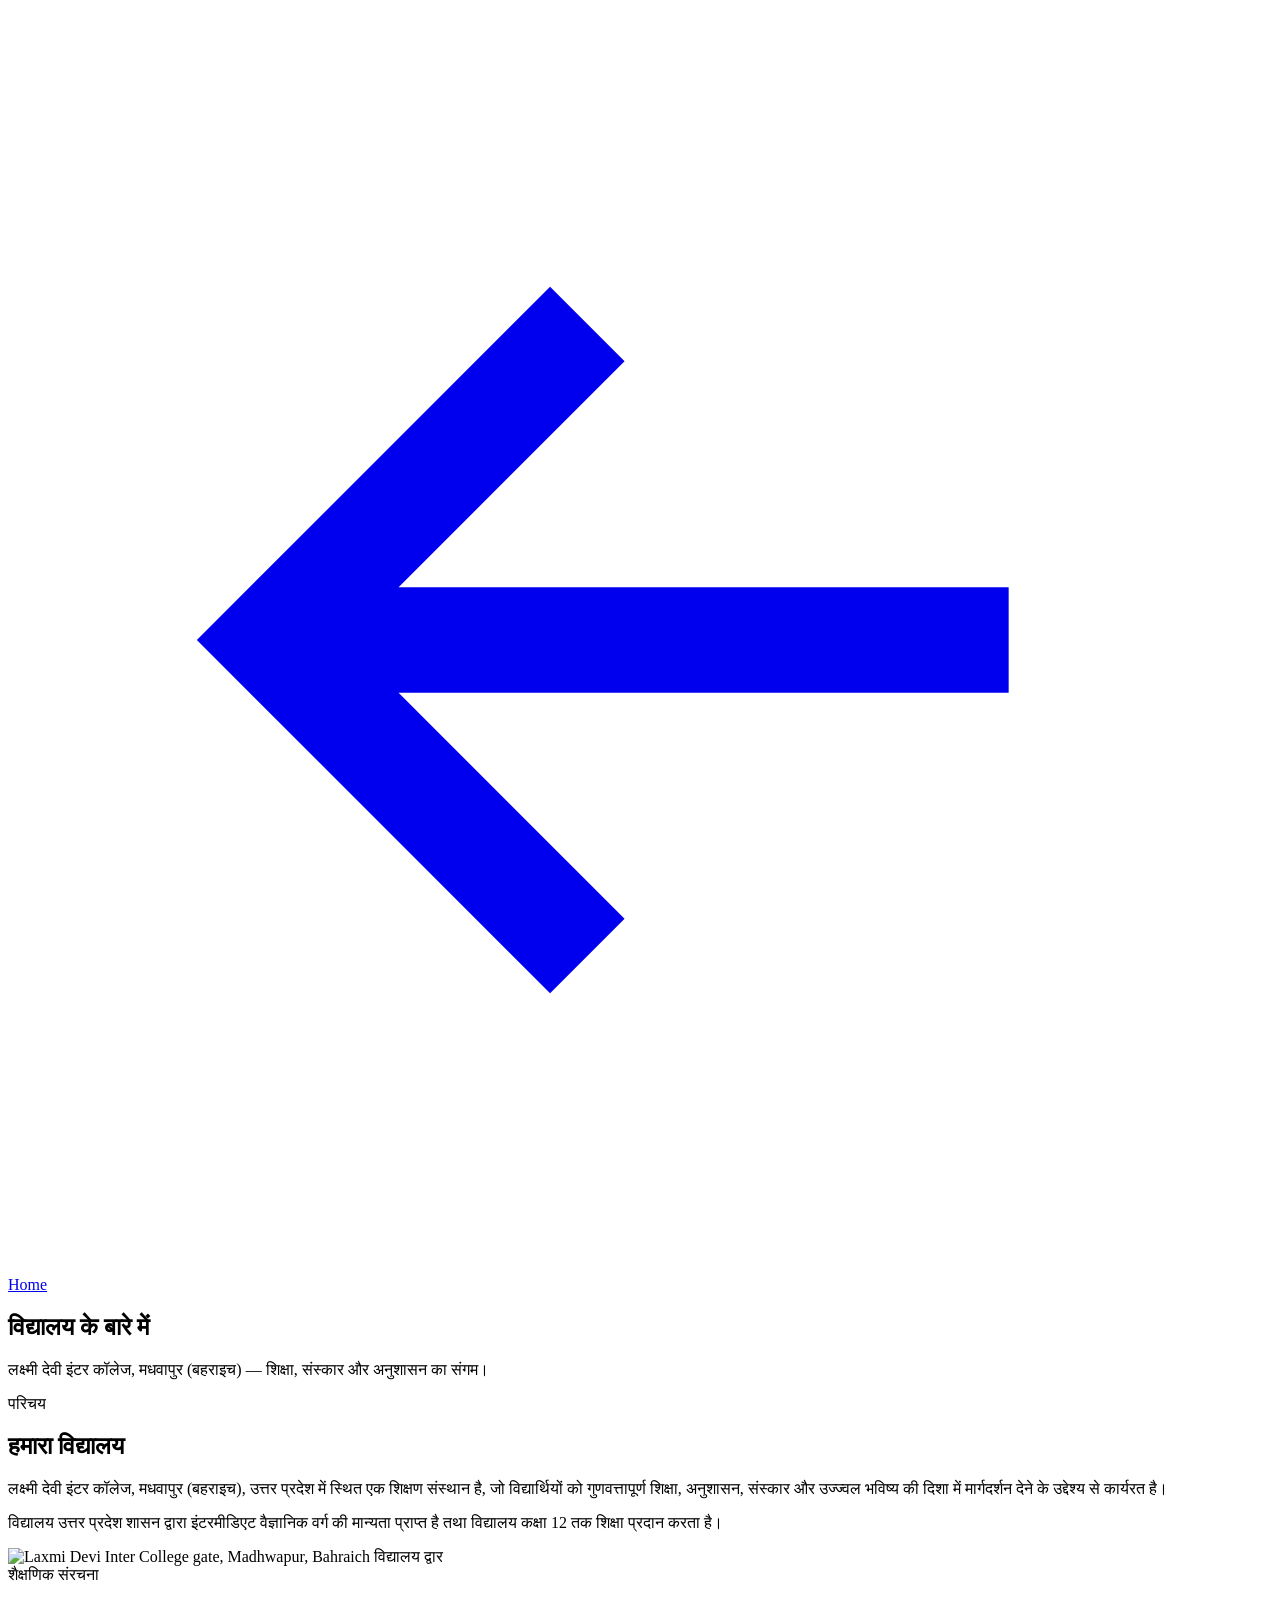
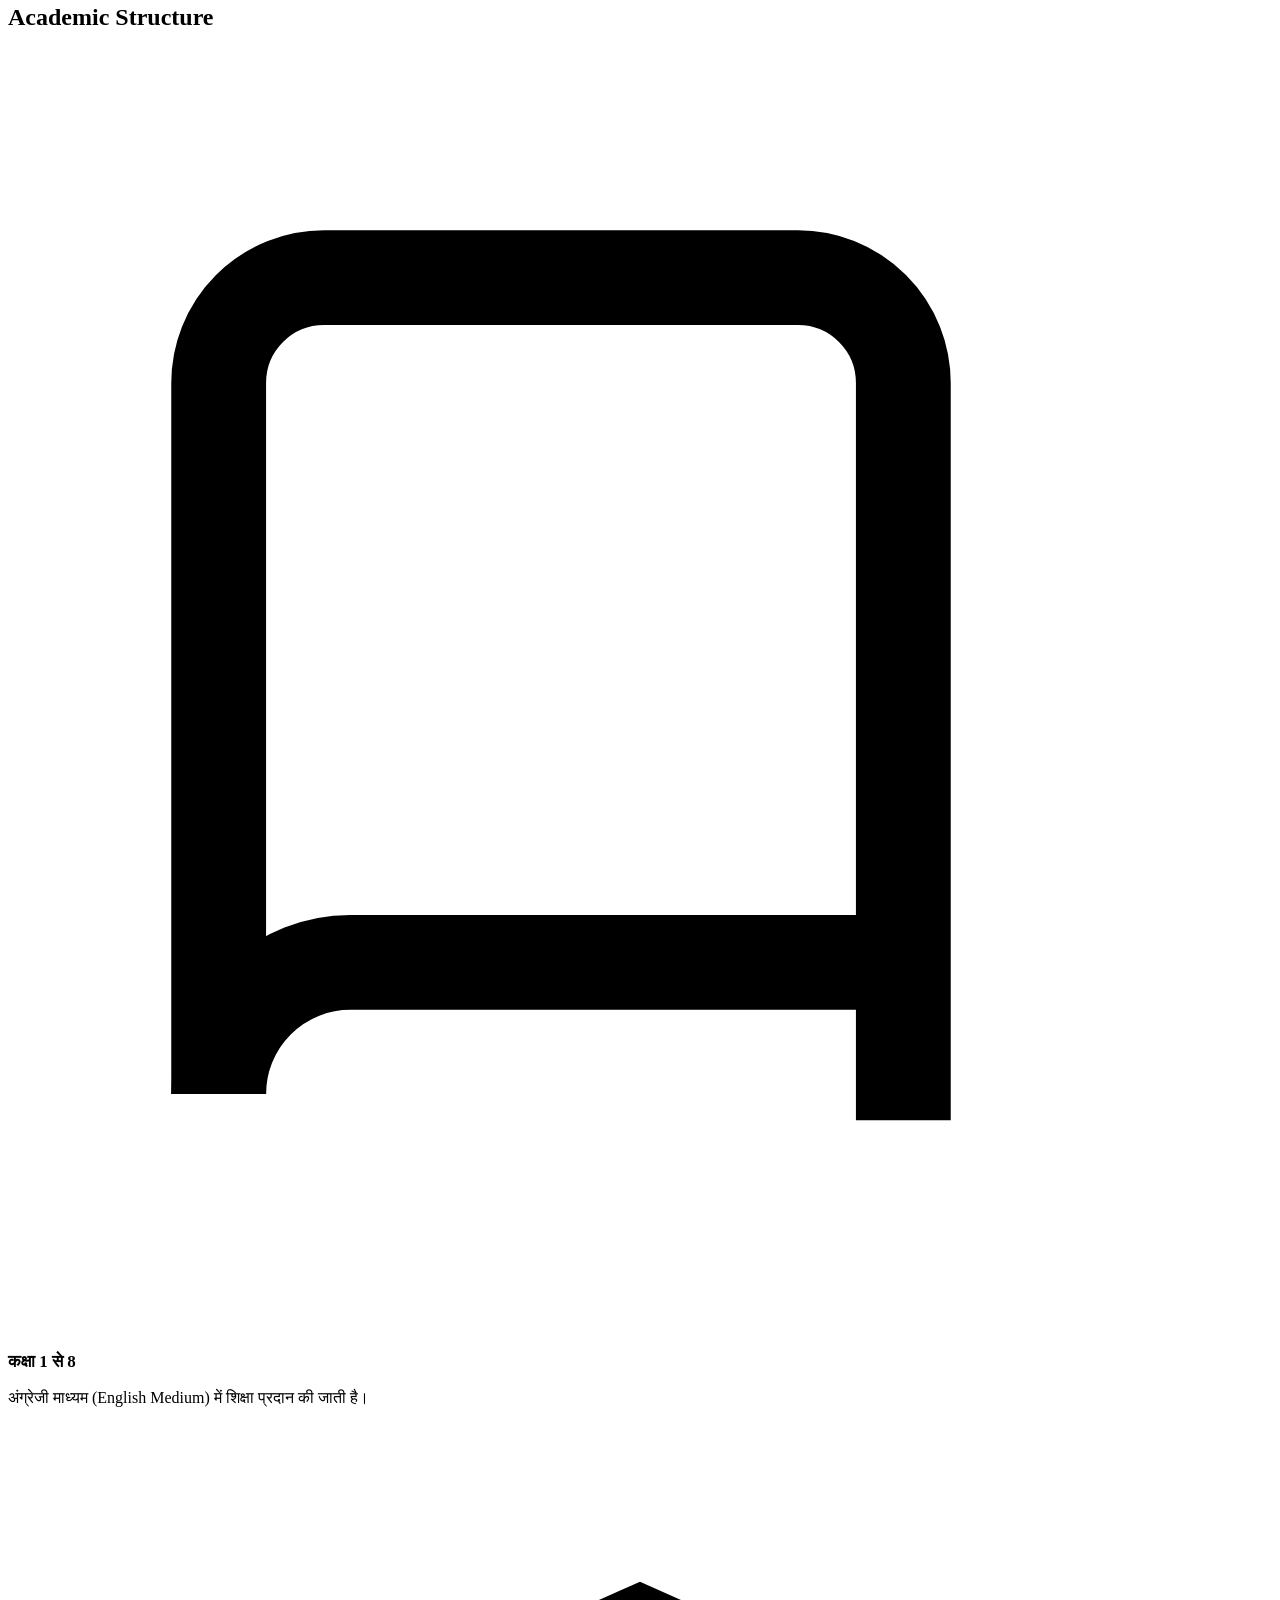
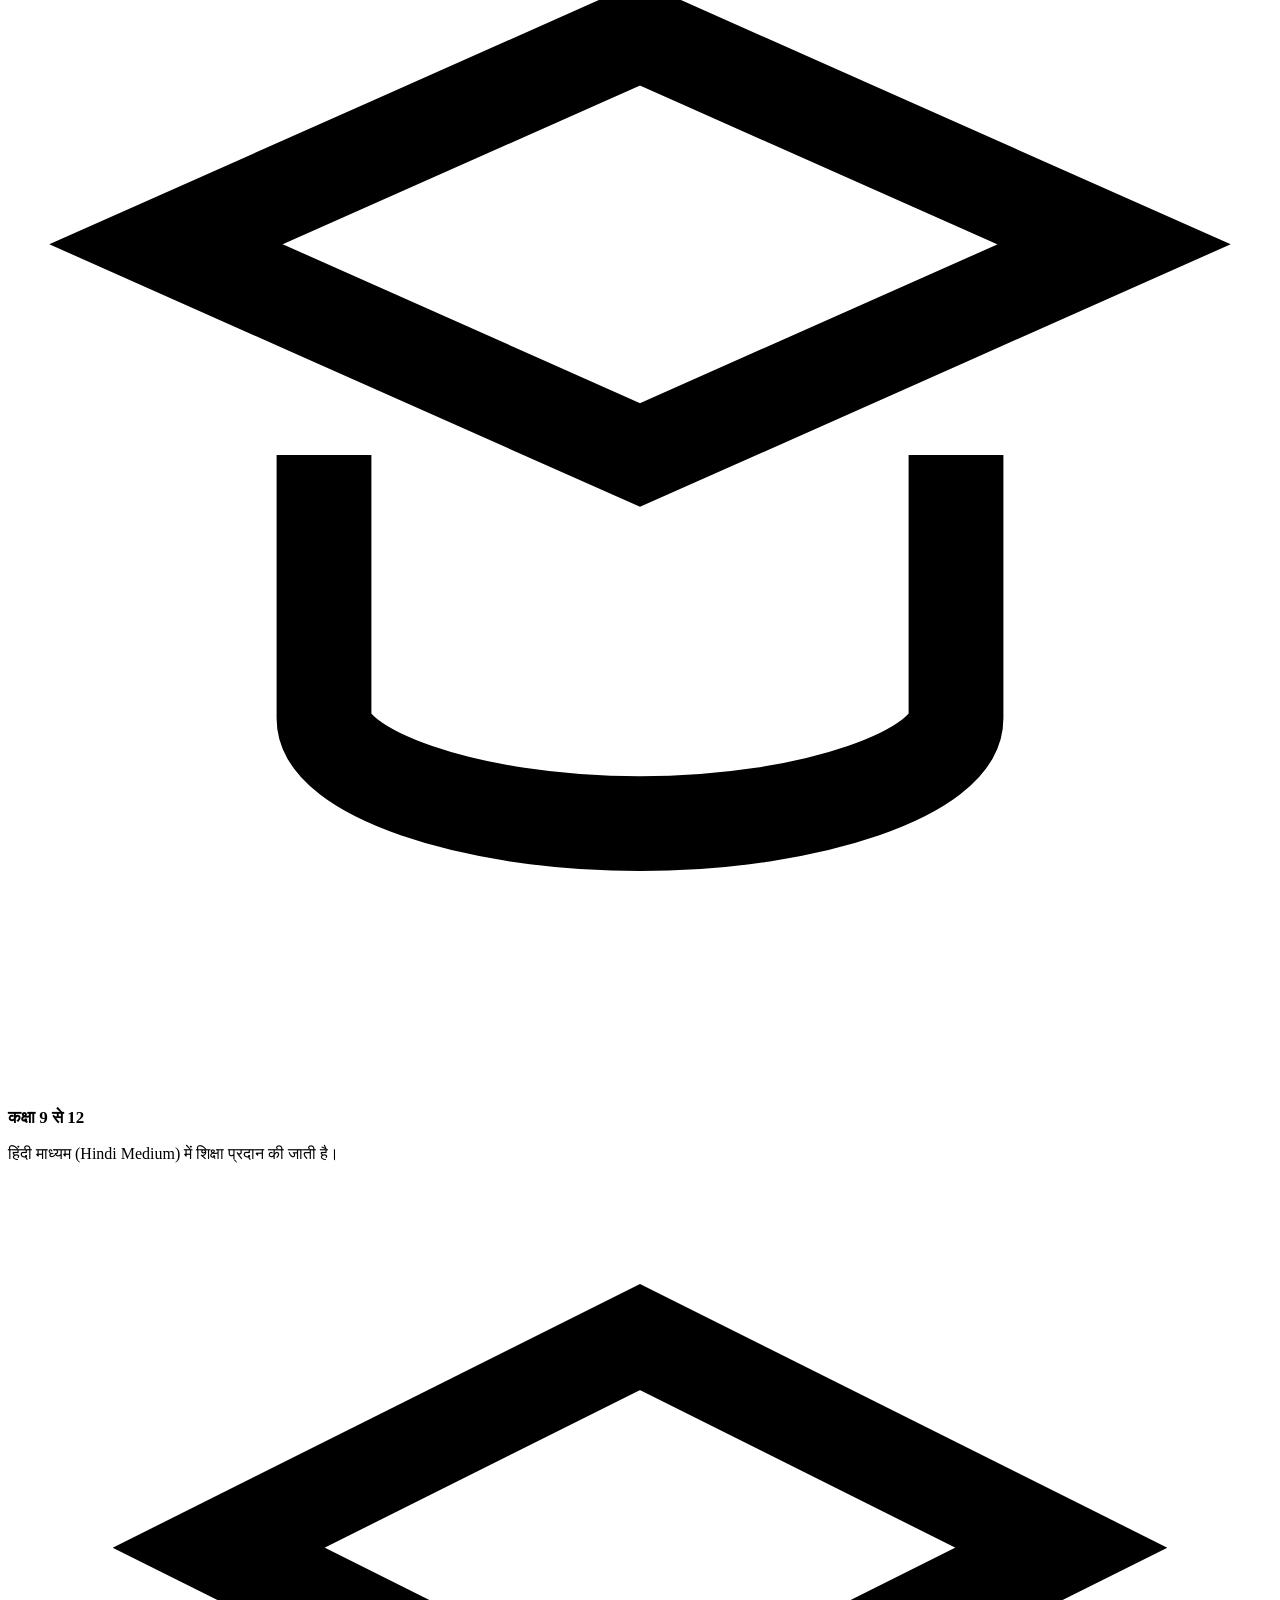
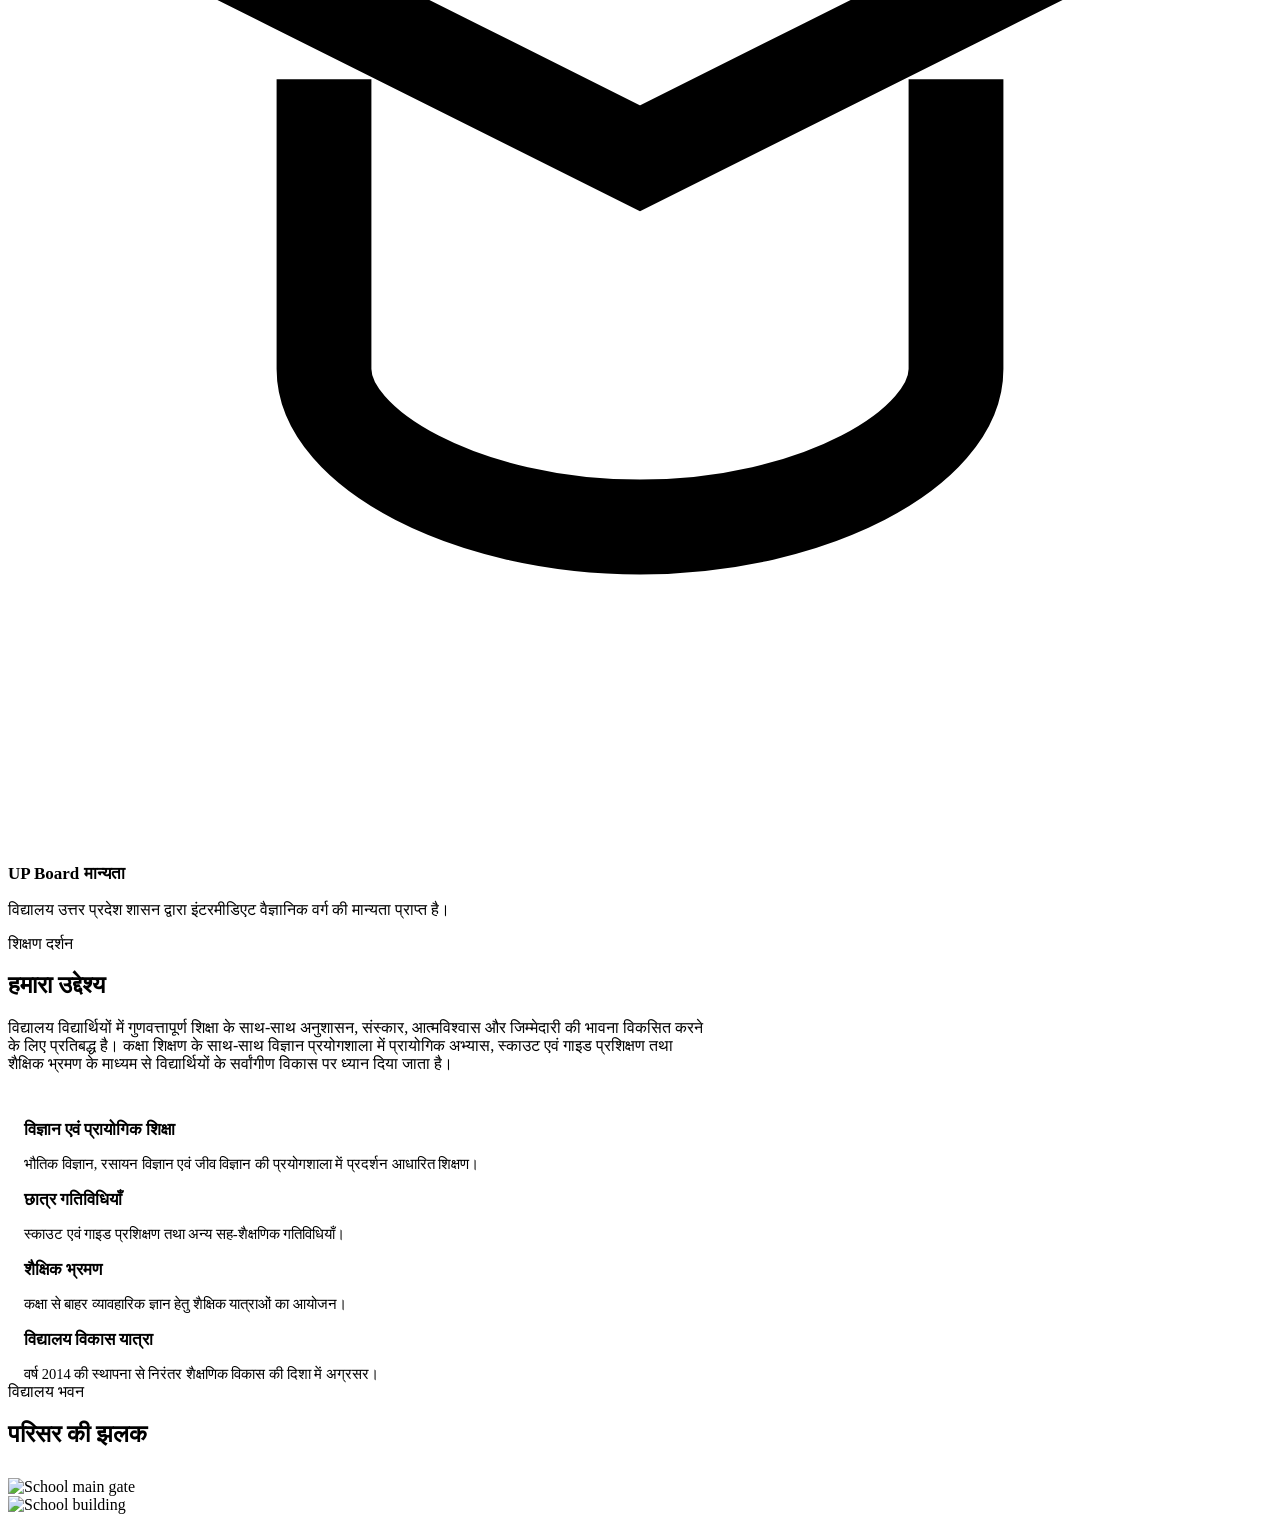
==== about.html @ b61ccd92 "Add files via upload" ====
<!DOCTYPE html>
<html lang="hi">
<head>
<meta charset="UTF-8" />
<meta name="viewport" content="width=device-width, initial-scale=1.0" />
<title>About School | लक्ष्मी देवी इंटर कॉलेज</title>
<meta name="description" content="लक्ष्मी देवी इंटर कॉलेज, मधवापुर (बहराइच) के बारे में जानकारी — शैक्षणिक स्तर, माध्यम, मान्यता एवं शिक्षण दर्शन।" />
<link rel="icon" href="assets/images/logo.png" type="image/png" />
<link rel="preconnect" href="https://fonts.googleapis.com">
<link rel="preconnect" href="https://fonts.gstatic.com" crossorigin>
<link href="https://fonts.googleapis.com/css2?family=Hind:wght@400;500;600;700&family=Poppins:wght@500;600;700&family=Inter:wght@400;500;600&display=swap" rel="stylesheet">
<link rel="stylesheet" href="assets/css/style.css" />
<link rel="stylesheet" href="assets/css/pages.css" />
</head>
<body>

<div id="app-shell-root"></div>

<main id="main" class="main-content">

  <section class="page-banner">
    <div class="container">
      <div class="crumb"><a href="index.html" class="back-link">
        <svg viewBox="0 0 24 24" fill="none" stroke="currentColor" stroke-width="2"><path d="M19 12H5M11 18l-6-6 6-6"/></svg>
        Home
      </a></div>
      <h1 class="hi-head">विद्यालय के बारे में</h1>
      <p>लक्ष्मी देवी इंटर कॉलेज, मधवापुर (बहराइच) — शिक्षा, संस्कार और अनुशासन का संगम।</p>
    </div>
  </section>

  <section class="section">
    <div class="container">
      <div class="intro-block">
        <div class="reveal">
          <span class="section-eyebrow">परिचय</span>
          <h2 class="section-title hi-head">हमारा विद्यालय</h2>
          <p style="margin-top:16px; font-size:16px;">लक्ष्मी देवी इंटर कॉलेज, मधवापुर (बहराइच), उत्तर प्रदेश में स्थित एक शिक्षण संस्थान है, जो विद्यार्थियों को गुणवत्तापूर्ण शिक्षा, अनुशासन, संस्कार और उज्ज्वल भविष्य की दिशा में मार्गदर्शन देने के उद्देश्य से कार्यरत है।</p>
          <p style="font-size:16px;">विद्यालय उत्तर प्रदेश शासन द्वारा इंटरमीडिएट वैज्ञानिक वर्ग की मान्यता प्राप्त है तथा विद्यालय कक्षा 12 तक शिक्षा प्रदान करता है।</p>
        </div>
        <div class="intro-photo reveal">
          <img src="assets/images/school-gate.jpg" alt="Laxmi Devi Inter College gate, Madhwapur, Bahraich" loading="lazy" />
          <span class="intro-photo-badge">विद्यालय द्वार</span>
        </div>
      </div>
    </div>
  </section>

  <section class="section alt">
    <div class="container">
      <div class="reveal" style="max-width:680px; margin-bottom:36px;">
        <span class="section-eyebrow">शैक्षणिक संरचना</span>
        <h2 class="section-title hi-head">Academic Structure</h2>
      </div>
      <div class="grid grid-3">
        <div class="card reveal">
          <div class="icon-badge">
            <svg viewBox="0 0 24 24" fill="none" stroke="currentColor" stroke-width="1.8"><path d="M4 19.5V6a2 2 0 0 1 2-2h9a2 2 0 0 1 2 2v14"/><path d="M4 19.5A2.5 2.5 0 0 1 6.5 17H17"/></svg>
          </div>
          <h3 class="hi-head" style="font-size:17px;">कक्षा 1 से 8</h3>
          <p>अंग्रेजी माध्यम (English Medium) में शिक्षा प्रदान की जाती है।</p>
        </div>
        <div class="card reveal">
          <div class="icon-badge">
            <svg viewBox="0 0 24 24" fill="none" stroke="currentColor" stroke-width="1.8"><path d="M12 4 3 8l9 4 9-4-9-4Z"/><path d="M6 12v5c0 1 2.7 2 6 2s6-1 6-2v-5"/></svg>
          </div>
          <h3 class="hi-head" style="font-size:17px;">कक्षा 9 से 12</h3>
          <p>हिंदी माध्यम (Hindi Medium) में शिक्षा प्रदान की जाती है।</p>
        </div>
        <div class="card reveal">
          <div class="icon-badge">
            <svg viewBox="0 0 24 24" fill="none" stroke="currentColor" stroke-width="1.8"><path d="M20 7 12 3 4 7l8 4 8-4Z"/><path d="M6 9.5V15c0 1.5 2.7 3 6 3s6-1.5 6-3V9.5"/></svg>
          </div>
          <h3 class="hi-head" style="font-size:17px;">UP Board मान्यता</h3>
          <p>विद्यालय उत्तर प्रदेश शासन द्वारा इंटरमीडिएट वैज्ञानिक वर्ग की मान्यता प्राप्त है।</p>
        </div>
      </div>
    </div>
  </section>

  <section class="section">
    <div class="container">
      <div class="reveal" style="max-width:700px; margin-bottom:20px;">
        <span class="section-eyebrow">शिक्षण दर्शन</span>
        <h2 class="section-title hi-head">हमारा उद्देश्य</h2>
        <p class="section-sub" style="margin-top:14px;">विद्यालय विद्यार्थियों में गुणवत्तापूर्ण शिक्षा के साथ-साथ अनुशासन, संस्कार, आत्मविश्वास और जिम्मेदारी की भावना विकसित करने के लिए प्रतिबद्ध है। कक्षा शिक्षण के साथ-साथ विज्ञान प्रयोगशाला में प्रायोगिक अभ्यास, स्काउट एवं गाइड प्रशिक्षण तथा शैक्षिक भ्रमण के माध्यम से विद्यार्थियों के सर्वांगीण विकास पर ध्यान दिया जाता है।</p>
      </div>
      <div class="grid grid-2" style="margin-top:30px;">
        <div class="card reveal" style="display:flex; gap:16px; align-items:flex-start;">
          <div class="icon-badge" style="margin-bottom:0; flex-shrink:0;">
            <svg viewBox="0 0 24 24" fill="none" stroke="currentColor" stroke-width="1.8"><path d="M9 3h6"/><path d="M10 3v6l-5.5 9.5A2 2 0 0 0 6.2 21h11.6a2 2 0 0 0 1.7-2.5L14 9V3"/></svg>
          </div>
          <div>
            <h3 class="hi-head" style="font-size:16.5px;">विज्ञान एवं प्रायोगिक शिक्षा</h3>
            <p style="font-size:14.5px; margin:0;">भौतिक विज्ञान, रसायन विज्ञान एवं जीव विज्ञान की प्रयोगशाला में प्रदर्शन आधारित शिक्षण।</p>
          </div>
        </div>
        <div class="card reveal" style="display:flex; gap:16px; align-items:flex-start;">
          <div class="icon-badge" style="margin-bottom:0; flex-shrink:0;">
            <svg viewBox="0 0 24 24" fill="none" stroke="currentColor" stroke-width="1.8"><circle cx="9" cy="8" r="3.2"/><path d="M2.5 20c1-3.5 3.7-5.2 6.5-5.2s5.5 1.7 6.5 5.2"/><circle cx="17.5" cy="8.5" r="2.6"/><path d="M15.7 14.8c2.1.2 4 1.8 4.8 5.2"/></svg>
          </div>
          <div>
            <h3 class="hi-head" style="font-size:16.5px;">छात्र गतिविधियाँ</h3>
            <p style="font-size:14.5px; margin:0;">स्काउट एवं गाइड प्रशिक्षण तथा अन्य सह-शैक्षणिक गतिविधियाँ।</p>
          </div>
        </div>
        <div class="card reveal" style="display:flex; gap:16px; align-items:flex-start;">
          <div class="icon-badge" style="margin-bottom:0; flex-shrink:0;">
            <svg viewBox="0 0 24 24" fill="none" stroke="currentColor" stroke-width="1.8"><rect x="3" y="5" width="18" height="12" rx="2"/><path d="M3 11h18"/><circle cx="7.5" cy="19.5" r="1.4"/><circle cx="16.5" cy="19.5" r="1.4"/></svg>
          </div>
          <div>
            <h3 class="hi-head" style="font-size:16.5px;">शैक्षिक भ्रमण</h3>
            <p style="font-size:14.5px; margin:0;">कक्षा से बाहर व्यावहारिक ज्ञान हेतु शैक्षिक यात्राओं का आयोजन।</p>
          </div>
        </div>
        <div class="card reveal" style="display:flex; gap:16px; align-items:flex-start;">
          <div class="icon-badge" style="margin-bottom:0; flex-shrink:0;">
            <svg viewBox="0 0 24 24" fill="none" stroke="currentColor" stroke-width="1.8"><path d="M4 20V10"/><path d="M11 20V4"/><path d="M18 20v-7"/><path d="M3 20h18"/></svg>
          </div>
          <div>
            <h3 class="hi-head" style="font-size:16.5px;">विद्यालय विकास यात्रा</h3>
            <p style="font-size:14.5px; margin:0;">वर्ष 2014 की स्थापना से निरंतर शैक्षणिक विकास की दिशा में अग्रसर।</p>
          </div>
        </div>
      </div>
    </div>
  </section>

  <section class="section alt">
    <div class="container">
      <div class="reveal" style="max-width:680px; margin-bottom:30px;">
        <span class="section-eyebrow">विद्यालय भवन</span>
        <h2 class="section-title hi-head">परिसर की झलक</h2>
      </div>
      <div class="grid grid-2 reveal">
        <div class="intro-photo"><img src="assets/images/school-gate.jpg" alt="School main gate" loading="lazy"></div>
        <div class="intro-photo"><img src="assets/images/school-building.jpg" alt="School building" loading="lazy"></div>
      </div>
    </div>
  </section>

</main>

<div id="footer-root"></div>

<script src="assets/js/nav-data.js"></script>
<script src="assets/js/app.js"></script>
<script src="assets/js/footer.js"></script>
</body>
</html>
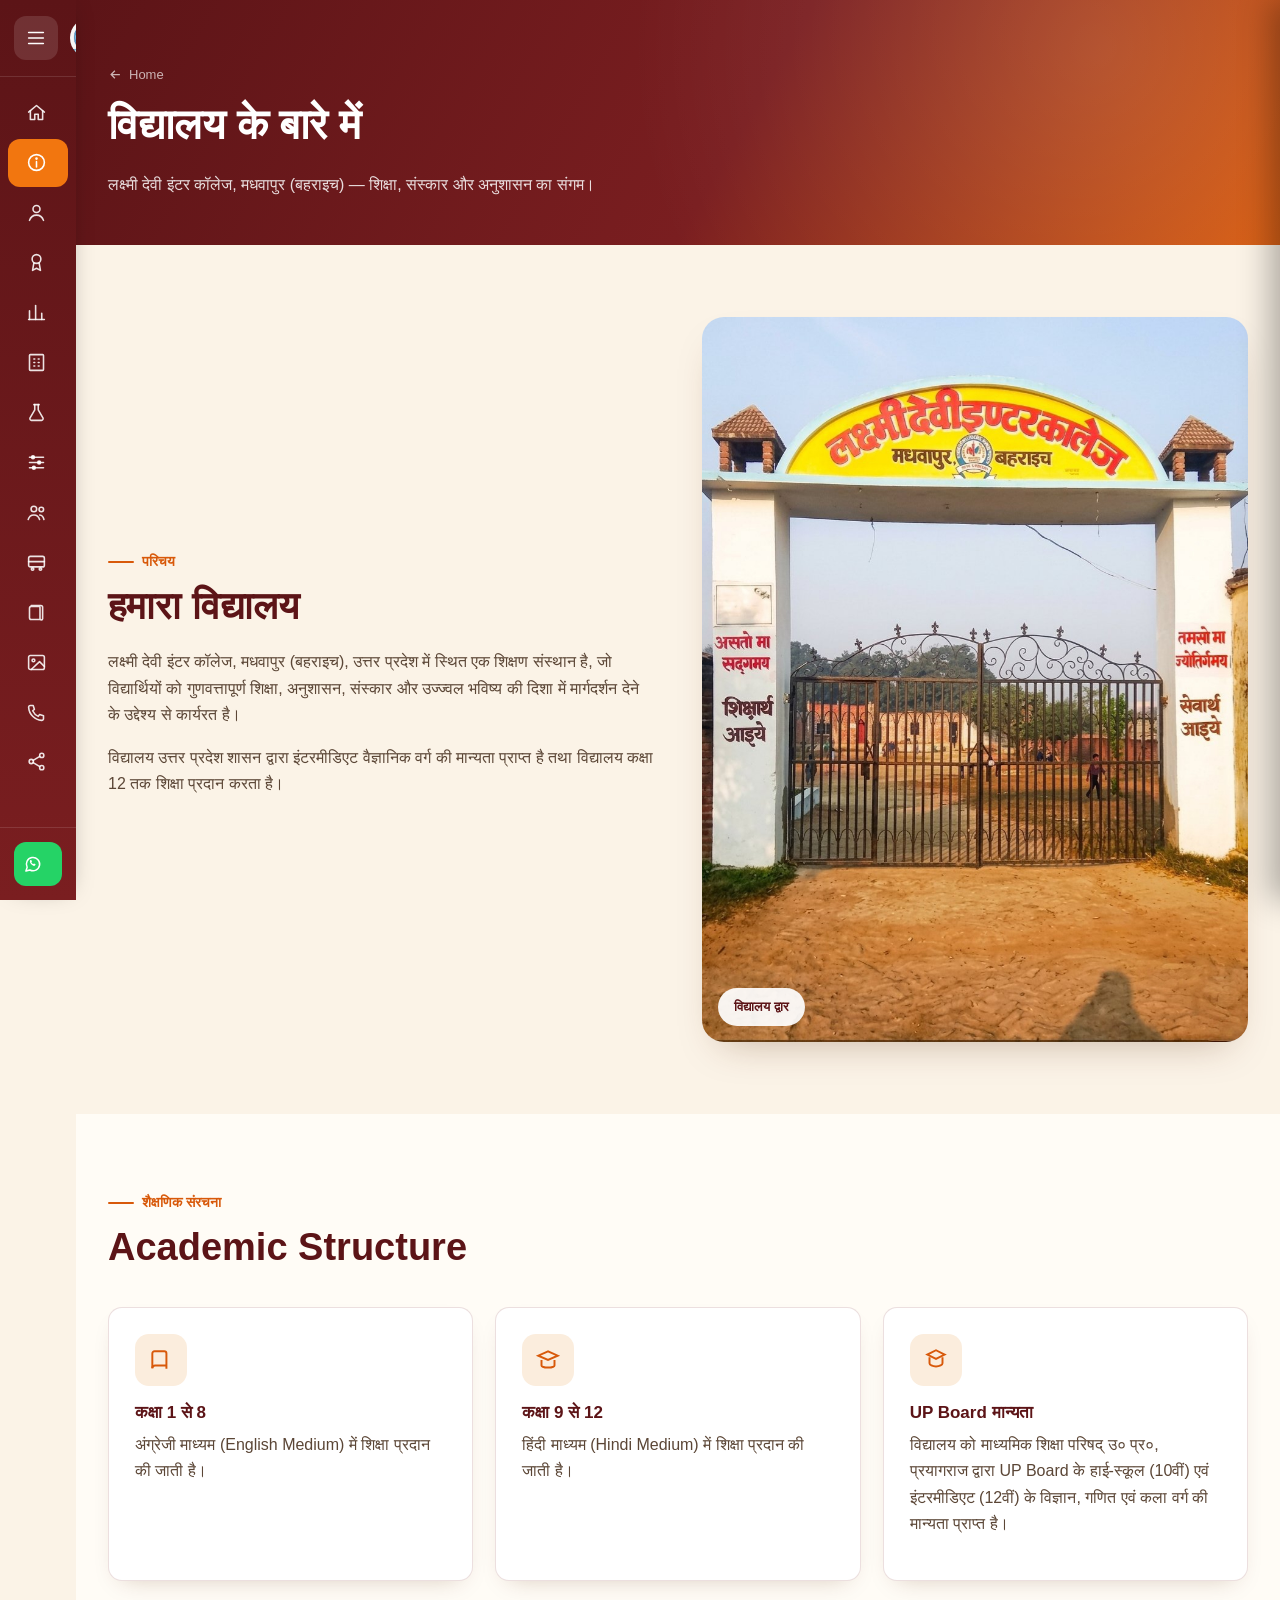
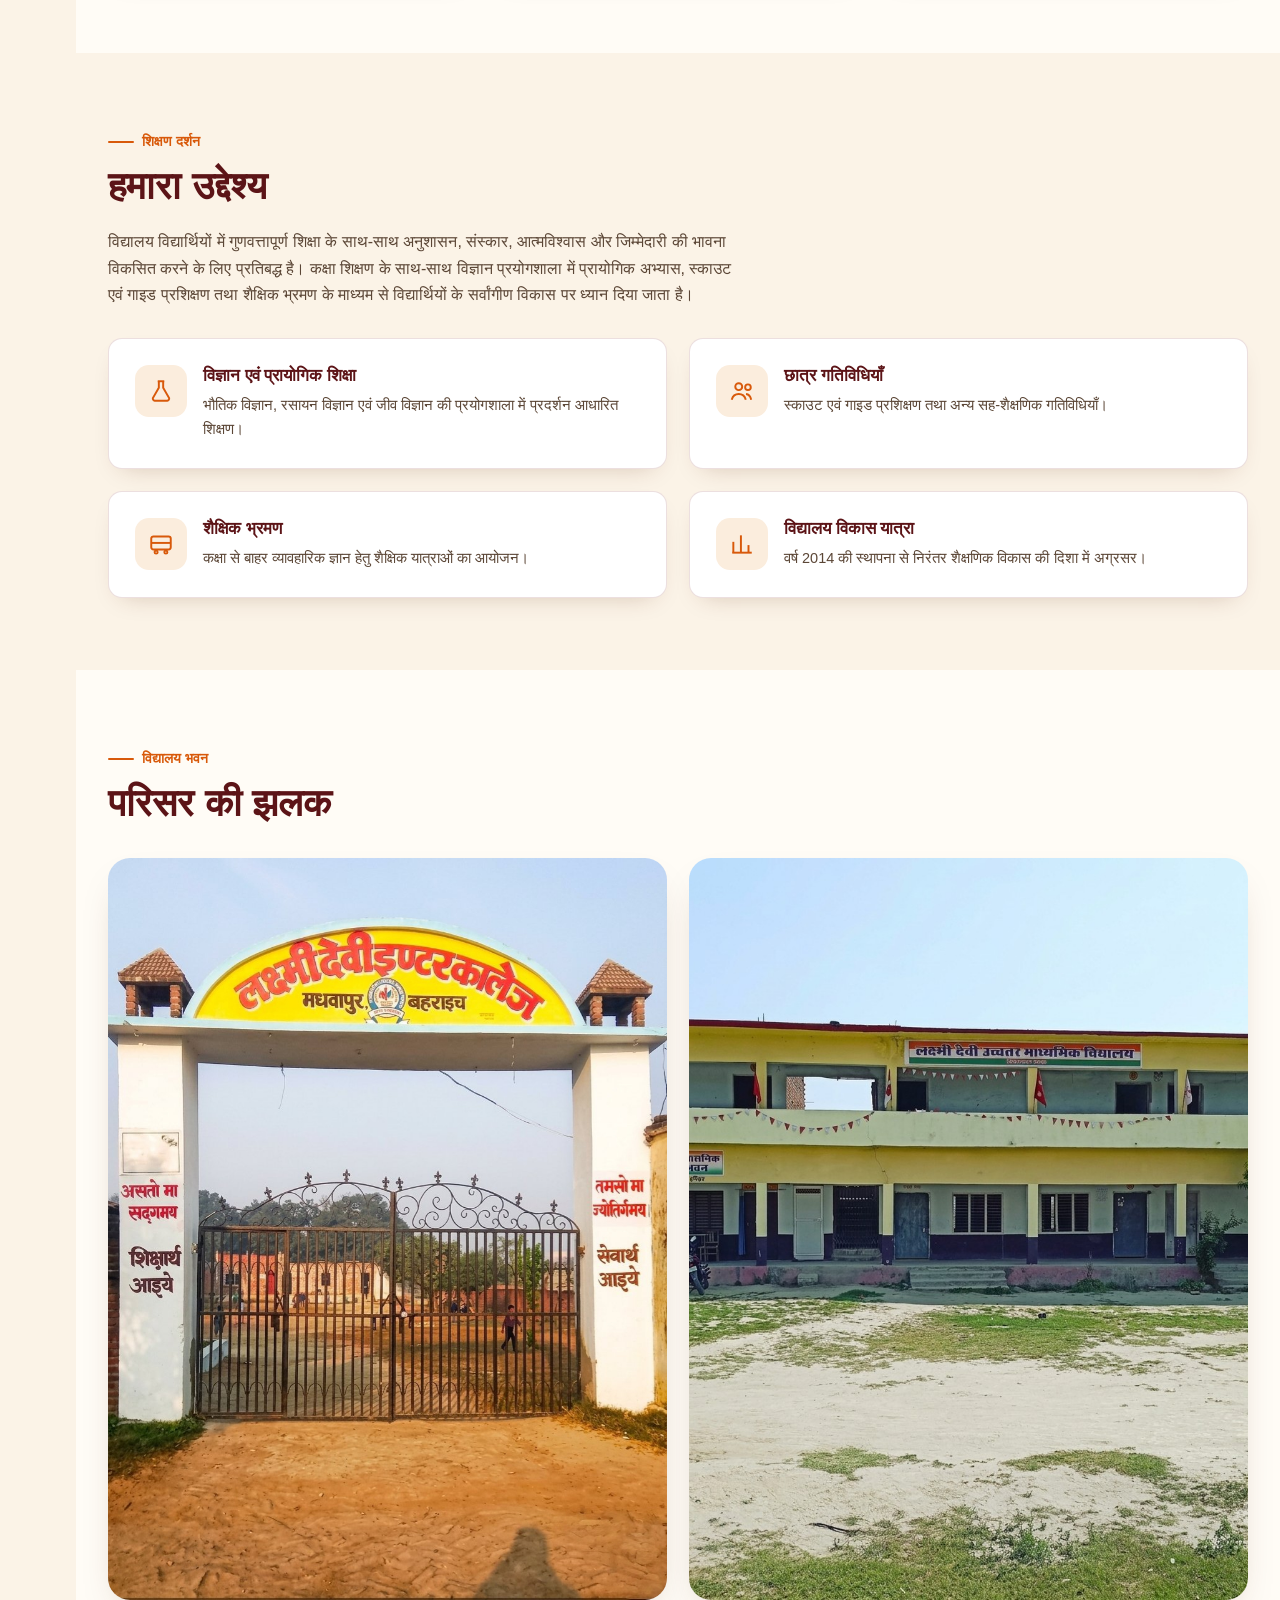
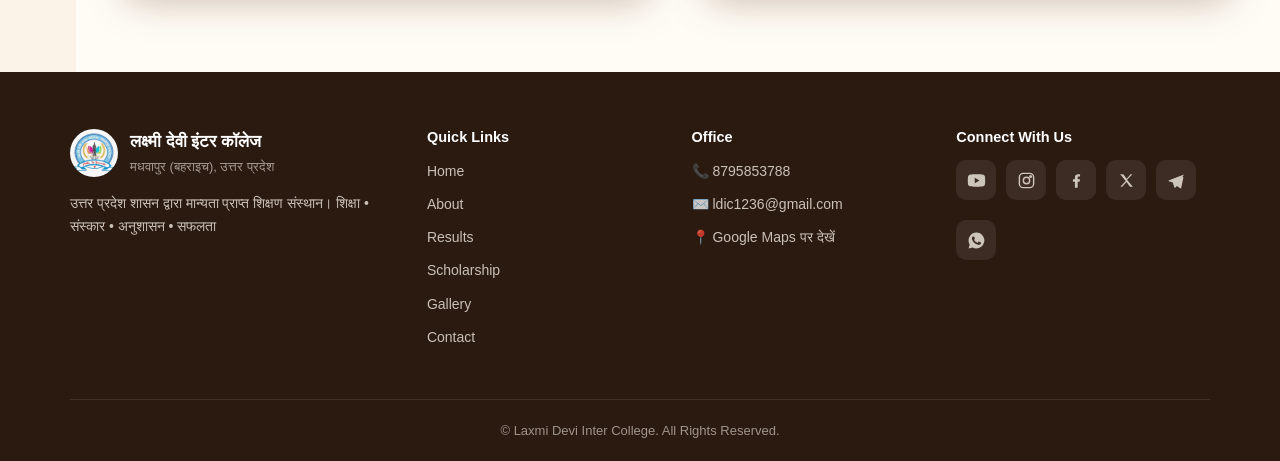
==== commit ef916649: "Add files via upload" ====
--- a/about.html
+++ b/about.html
@@ -72,7 +72,7 @@
             <svg viewBox="0 0 24 24" fill="none" stroke="currentColor" stroke-width="1.8"><path d="M20 7 12 3 4 7l8 4 8-4Z"/><path d="M6 9.5V15c0 1.5 2.7 3 6 3s6-1.5 6-3V9.5"/></svg>
           </div>
           <h3 class="hi-head" style="font-size:17px;">UP Board मान्यता</h3>
-          <p>विद्यालय उत्तर प्रदेश शासन द्वारा इंटरमीडिएट वैज्ञानिक वर्ग की मान्यता प्राप्त है।</p>
+          <p>विद्यालय को माध्यमिक शिक्षा परिषद् उ० प्र०, प्रयागराज द्वारा UP Board के हाई-स्कूल (10वीं) एवं इंटरमीडिएट (12वीं) के विज्ञान, गणित एवं कला वर्ग की मान्यता प्राप्त है।</p>
         </div>
       </div>
     </div>
--- a/assets/css/style.css
+++ b/assets/css/style.css
@@ -0,0 +1,677 @@
+/* =========================================================
+   LAXMI DEVI INTER COLLEGE — CORE STYLESHEET
+   Design language: Bhagwa/saffron + gold + maroon + cream
+   Typography: Hind (Devanagari) / Poppins + Inter (English)
+   ========================================================= */
+
+:root {
+  /* ---- Colour tokens ---- */
+  --saffron: #F2760F;
+  --saffron-deep: #D8590A;
+  --saffron-soft: #FBEDDD;
+  --gold: #C6941E;
+  --gold-soft: #F3E3BC;
+  --maroon: #7A1E20;
+  --maroon-deep: #5C1417;
+  --cream: #FBF3E7;
+  --ivory: #FFFCF6;
+  --ink: #2B1A10;
+  --ink-soft: #5B4636;
+  --green-accent: #2E5233;
+  --logo-blue: #1E6FA8;
+  --line: rgba(122, 30, 32, 0.14);
+  --shadow-warm: 0 18px 40px -20px rgba(90, 40, 10, 0.35);
+  --shadow-soft: 0 10px 24px -14px rgba(90, 40, 10, 0.28);
+
+  /* ---- Type ---- */
+  --font-en-head: 'Poppins', 'Hind', sans-serif;
+  --font-en-body: 'Inter', 'Hind', sans-serif;
+  --font-hi: 'Hind', 'Noto Sans Devanagari', sans-serif;
+
+  /* ---- Layout ---- */
+  --sidebar-w-collapsed: 76px;
+  --sidebar-w-expanded: 264px;
+  --header-h: 72px;
+  --radius-lg: 22px;
+  --radius-md: 14px;
+  --radius-sm: 9px;
+}
+
+* { box-sizing: border-box; }
+html { scroll-behavior: smooth; }
+
+body {
+  margin: 0;
+  font-family: var(--font-hi);
+  background: var(--cream);
+  color: var(--ink);
+  line-height: 1.65;
+  -webkit-font-smoothing: antialiased;
+  overflow-x: hidden;
+}
+
+img { max-width: 100%; display: block; }
+
+a { color: inherit; text-decoration: none; }
+
+h1, h2, h3, h4 {
+  font-family: var(--font-en-head);
+  color: var(--maroon-deep);
+  margin: 0 0 0.5em;
+  line-height: 1.25;
+  font-weight: 600;
+}
+
+.hi-head { font-family: var(--font-hi); font-weight: 600; }
+
+p { margin: 0 0 1em; color: var(--ink-soft); }
+
+::selection { background: var(--saffron); color: #fff; }
+
+/* Focus visibility (accessibility) */
+a:focus-visible, button:focus-visible, input:focus-visible, textarea:focus-visible {
+  outline: 3px solid var(--saffron-deep);
+  outline-offset: 2px;
+}
+
+@media (prefers-reduced-motion: reduce) {
+  * { animation-duration: 0.001ms !important; animation-iteration-count: 1 !important; transition-duration: 0.001ms !important; scroll-behavior: auto !important; }
+}
+
+/* =========================================================
+   APP SHELL LAYOUT
+   ========================================================= */
+
+.app-shell {
+  display: flex;
+  min-height: 100vh;
+}
+
+/* ---------- DESKTOP SIDEBAR ---------- */
+.sidebar {
+  position: fixed;
+  top: 0; left: 0; bottom: 0;
+  width: var(--sidebar-w-collapsed);
+  background: linear-gradient(180deg, var(--maroon-deep) 0%, var(--maroon) 100%);
+  color: #fff;
+  z-index: 200;
+  display: flex;
+  flex-direction: column;
+  transition: width 0.32s cubic-bezier(.4,0,.2,1);
+  overflow: hidden;
+  box-shadow: 4px 0 24px -12px rgba(0,0,0,0.35);
+}
+
+.sidebar.expanded { width: var(--sidebar-w-expanded); }
+
+.sidebar-top {
+  display: flex;
+  align-items: center;
+  gap: 12px;
+  padding: 16px 14px;
+  border-bottom: 1px solid rgba(255,255,255,0.12);
+  min-height: var(--header-h);
+}
+
+.sidebar-toggle {
+  background: rgba(255,255,255,0.12);
+  border: none;
+  width: 44px;
+  height: 44px;
+  min-width: 44px;
+  border-radius: 12px;
+  color: #fff;
+  cursor: pointer;
+  display: flex;
+  align-items: center;
+  justify-content: center;
+  transition: background 0.2s ease;
+}
+.sidebar-toggle:hover { background: var(--saffron); }
+.sidebar-toggle svg { width: 22px; height: 22px; }
+
+.sidebar-logo {
+  width: 40px; height: 40px;
+  border-radius: 50%;
+  object-fit: cover;
+  background: #fff;
+  flex-shrink: 0;
+}
+
+.sidebar-title {
+  font-family: var(--font-hi);
+  font-weight: 700;
+  font-size: 15px;
+  white-space: nowrap;
+  opacity: 0;
+  transform: translateX(-8px);
+  transition: opacity 0.25s ease 0.05s, transform 0.25s ease 0.05s;
+}
+.sidebar.expanded .sidebar-title { opacity: 1; transform: translateX(0); }
+
+.sidebar-nav {
+  flex: 1;
+  overflow-y: auto;
+  overflow-x: hidden;
+  padding: 10px 0;
+}
+.sidebar-nav::-webkit-scrollbar { width: 5px; }
+.sidebar-nav::-webkit-scrollbar-thumb { background: rgba(255,255,255,0.2); border-radius: 4px; }
+
+.nav-item {
+  display: flex;
+  align-items: center;
+  gap: 16px;
+  padding: 12px 18px;
+  margin: 2px 8px;
+  border-radius: 12px;
+  color: rgba(255,255,255,0.88);
+  white-space: nowrap;
+  cursor: pointer;
+  position: relative;
+  transition: background 0.2s ease, color 0.2s ease;
+}
+.nav-item:hover { background: rgba(255,255,255,0.1); color: #fff; }
+.nav-item.active { background: var(--saffron); color: #fff; }
+.nav-item svg { width: 21px; height: 21px; flex-shrink: 0; }
+
+.nav-item .label {
+  font-size: 14.5px;
+  font-weight: 500;
+  opacity: 0;
+  transform: translateX(-6px);
+  transition: opacity 0.22s ease, transform 0.22s ease;
+}
+.sidebar.expanded .nav-item .label { opacity: 1; transform: translateX(0); }
+
+/* tooltip when collapsed (desktop only) */
+.nav-item .tip {
+  position: absolute;
+  left: 68px;
+  background: var(--ink);
+  color: #fff;
+  padding: 6px 12px;
+  border-radius: 8px;
+  font-size: 13px;
+  white-space: nowrap;
+  opacity: 0;
+  pointer-events: none;
+  transform: translateX(-4px);
+  transition: opacity 0.15s ease, transform 0.15s ease;
+  z-index: 50;
+}
+.sidebar:not(.expanded) .nav-item:hover .tip { opacity: 1; transform: translateX(0); }
+.sidebar.expanded .nav-item .tip { display: none; }
+
+.sidebar-foot {
+  padding: 14px;
+  border-top: 1px solid rgba(255,255,255,0.12);
+}
+.sidebar-whatsapp {
+  display: flex;
+  align-items: center;
+  justify-content: center;
+  gap: 10px;
+  background: #25D366;
+  color: #fff;
+  padding: 11px;
+  border-radius: 12px;
+  font-weight: 600;
+  font-size: 13.5px;
+  white-space: nowrap;
+  overflow: hidden;
+}
+.sidebar-whatsapp svg { width: 20px; height: 20px; flex-shrink: 0; }
+.sidebar-whatsapp span { opacity: 0; width: 0; transition: opacity 0.2s ease; }
+.sidebar.expanded .sidebar-whatsapp span { opacity: 1; width: auto; }
+
+/* ---------- MOBILE TOPBAR ---------- */
+.mobile-topbar {
+  display: none;
+  position: fixed;
+  top: 0; left: 0; right: 0;
+  height: var(--header-h);
+  background: var(--maroon-deep);
+  align-items: center;
+  justify-content: space-between;
+  padding: 0 14px;
+  z-index: 220;
+  box-shadow: 0 6px 18px -10px rgba(0,0,0,0.4);
+}
+.mobile-brand { display: flex; align-items: center; gap: 10px; color: #fff; }
+.mobile-brand img { width: 38px; height: 38px; border-radius: 50%; background: #fff; }
+.mobile-brand .name { font-family: var(--font-hi); font-weight: 700; font-size: 15px; line-height: 1.2; }
+.mobile-brand .sub { font-size: 10.5px; opacity: 0.75; }
+
+.hamburger-btn {
+  width: 44px; height: 44px;
+  border-radius: 12px;
+  background: rgba(255,255,255,0.12);
+  border: none;
+  color: #fff;
+  display: flex;
+  align-items: center;
+  justify-content: center;
+  cursor: pointer;
+}
+.hamburger-btn svg { width: 24px; height: 24px; }
+
+/* ---------- MOBILE DRAWER ---------- */
+.drawer-overlay {
+  display: none;
+  position: fixed;
+  inset: 0;
+  background: rgba(20, 10, 5, 0.55);
+  backdrop-filter: blur(2px);
+  z-index: 240;
+  opacity: 0;
+  transition: opacity 0.3s ease;
+}
+.drawer-overlay.open { display: block; opacity: 1; }
+
+.mobile-drawer {
+  position: fixed;
+  top: 0; bottom: 0; right: 0;
+  width: min(82vw, 320px);
+  background: linear-gradient(180deg, var(--maroon-deep), var(--maroon));
+  z-index: 250;
+  transform: translateX(100%);
+  transition: transform 0.34s cubic-bezier(.4,0,.2,1);
+  display: flex;
+  flex-direction: column;
+  box-shadow: -10px 0 30px rgba(0,0,0,0.3);
+}
+.mobile-drawer.open { transform: translateX(0); }
+
+.drawer-head {
+  display: flex;
+  align-items: center;
+  justify-content: space-between;
+  padding: 18px 16px;
+  border-bottom: 1px solid rgba(255,255,255,0.14);
+}
+.drawer-head .brand { display: flex; align-items: center; gap: 10px; color: #fff; }
+.drawer-head img { width: 42px; height: 42px; border-radius: 50%; background: #fff; }
+.drawer-head .name { font-family: var(--font-hi); font-weight: 700; font-size: 15px; }
+.drawer-close {
+  width: 38px; height: 38px;
+  border-radius: 10px;
+  background: rgba(255,255,255,0.12);
+  border: none; color: #fff;
+  display: flex; align-items: center; justify-content: center;
+  cursor: pointer;
+}
+.drawer-close svg { width: 20px; height: 20px; }
+
+.drawer-nav {
+  flex: 1;
+  overflow-y: auto;
+  padding: 10px 10px 20px;
+}
+.drawer-nav .nav-item .label { opacity: 1; transform: none; }
+.drawer-nav .nav-item { padding: 13px 16px; }
+
+.drawer-foot { padding: 16px; border-top: 1px solid rgba(255,255,255,0.14); }
+
+/* ---------- MAIN CONTENT ---------- */
+.main-content {
+  margin-left: var(--sidebar-w-collapsed);
+  flex: 1;
+  min-width: 0;
+  transition: margin-left 0.32s cubic-bezier(.4,0,.2,1);
+}
+.main-content.sidebar-expanded { margin-left: var(--sidebar-w-expanded); }
+
+@media (max-width: 900px) {
+  .sidebar { display: none; }
+  .mobile-topbar { display: flex; }
+  .main-content { margin-left: 0; padding-top: var(--header-h); }
+  .main-content.sidebar-expanded { margin-left: 0; }
+}
+
+/* =========================================================
+   SHARED SECTION / UTILITY STYLES
+   ========================================================= */
+
+.container {
+  max-width: 1180px;
+  margin: 0 auto;
+  padding: 0 20px;
+}
+
+.section { padding: 72px 0; }
+.section.tight { padding: 48px 0; }
+.section.alt { background: var(--ivory); }
+
+.section-eyebrow {
+  display: inline-flex;
+  align-items: center;
+  gap: 8px;
+  color: var(--saffron-deep);
+  font-family: var(--font-en-body);
+  font-weight: 600;
+  font-size: 13.5px;
+  margin-bottom: 10px;
+}
+.section-eyebrow::before {
+  content: '';
+  width: 26px; height: 2px;
+  background: var(--saffron-deep);
+  border-radius: 2px;
+}
+
+.section-title {
+  font-size: clamp(26px, 3.6vw, 38px);
+  max-width: 720px;
+}
+.section-sub {
+  color: var(--ink-soft);
+  max-width: 640px;
+  font-size: 16px;
+}
+
+.divider-motif {
+  width: 100%;
+  height: 22px;
+  margin: 8px 0 0;
+  background-repeat: repeat-x;
+  background-size: 26px 22px;
+  opacity: 0.55;
+  background-image: linear-gradient(135deg, var(--gold) 25%, transparent 25%),
+                     linear-gradient(225deg, var(--gold) 25%, transparent 25%);
+  background-position: 0 0;
+}
+
+/* Buttons */
+.btn {
+  display: inline-flex;
+  align-items: center;
+  justify-content: center;
+  gap: 9px;
+  padding: 13px 26px;
+  border-radius: 100px;
+  font-family: var(--font-en-body);
+  font-weight: 600;
+  font-size: 14.5px;
+  cursor: pointer;
+  border: 2px solid transparent;
+  transition: transform 0.2s ease, box-shadow 0.2s ease, background 0.2s ease, color 0.2s ease;
+  white-space: nowrap;
+}
+.btn svg { width: 18px; height: 18px; }
+.btn:active { transform: scale(0.97); }
+
+.btn-primary {
+  background: linear-gradient(135deg, var(--saffron), var(--saffron-deep));
+  color: #fff;
+  box-shadow: var(--shadow-soft);
+}
+.btn-primary:hover { transform: translateY(-2px); box-shadow: var(--shadow-warm); }
+
+.btn-outline {
+  background: transparent;
+  border-color: rgba(255,255,255,0.75);
+  color: #fff;
+}
+.btn-outline:hover { background: rgba(255,255,255,0.15); }
+
+.btn-maroon {
+  background: var(--maroon);
+  color: #fff;
+}
+.btn-maroon:hover { background: var(--maroon-deep); transform: translateY(-2px); }
+
+.btn-ghost {
+  background: var(--gold-soft);
+  color: var(--maroon-deep);
+}
+.btn-ghost:hover { background: var(--gold); color: #fff; }
+
+.btn-whatsapp { background: #25D366; color: #fff; }
+.btn-whatsapp:hover { background: #1DA851; transform: translateY(-2px); }
+
+.btn-block { width: 100%; }
+
+/* Cards */
+.card {
+  background: #fff;
+  border-radius: var(--radius-md);
+  border: 1px solid var(--line);
+  box-shadow: var(--shadow-soft);
+  padding: 26px;
+  transition: transform 0.25s ease, box-shadow 0.25s ease;
+}
+.card:hover { transform: translateY(-4px); box-shadow: var(--shadow-warm); }
+
+.icon-badge {
+  width: 52px; height: 52px;
+  border-radius: 14px;
+  background: var(--saffron-soft);
+  color: var(--saffron-deep);
+  display: flex; align-items: center; justify-content: center;
+  margin-bottom: 16px;
+}
+.icon-badge svg { width: 26px; height: 26px; }
+
+/* Grid helpers */
+.grid { display: grid; gap: 22px; }
+.grid-2 { grid-template-columns: repeat(2, 1fr); }
+.grid-3 { grid-template-columns: repeat(3, 1fr); }
+.grid-4 { grid-template-columns: repeat(4, 1fr); }
+
+@media (max-width: 900px) {
+  .grid-3, .grid-4 { grid-template-columns: repeat(2, 1fr); }
+}
+@media (max-width: 560px) {
+  .grid-2, .grid-3, .grid-4 { grid-template-columns: 1fr; }
+}
+
+/* Scroll reveal */
+.reveal {
+  opacity: 0;
+  transform: translateY(22px);
+  transition: opacity 0.7s ease, transform 0.7s ease;
+}
+.reveal.in-view { opacity: 1; transform: translateY(0); }
+
+/* Page header banner (for inner pages) */
+.page-banner {
+  position: relative;
+  padding: 64px 0 46px;
+  background: linear-gradient(120deg, var(--maroon-deep), var(--maroon) 55%, var(--saffron-deep));
+  color: #fff;
+  overflow: hidden;
+}
+.page-banner::after {
+  content: '';
+  position: absolute; inset: 0;
+  background-image: radial-gradient(circle at 85% 20%, rgba(255,255,255,0.12), transparent 45%);
+}
+.page-banner .container { position: relative; z-index: 1; }
+.page-banner .crumb {
+  font-family: var(--font-en-body);
+  font-size: 13px;
+  opacity: 0.8;
+  margin-bottom: 10px;
+}
+.page-banner h1 { color: #fff; font-size: clamp(28px, 4vw, 42px); }
+.page-banner p { color: rgba(255,255,255,0.85); max-width: 620px; margin-bottom: 0; }
+
+/* Footer */
+.site-footer {
+  background: var(--ink);
+  color: rgba(255,248,238,0.82);
+  padding: 56px 0 0;
+}
+.footer-grid {
+  display: grid;
+  grid-template-columns: 1.4fr 1fr 1fr 1.1fr;
+  gap: 34px;
+  padding-bottom: 40px;
+  border-bottom: 1px solid rgba(255,255,255,0.1);
+}
+@media (max-width: 800px) {
+  .footer-grid { grid-template-columns: 1fr 1fr; }
+}
+@media (max-width: 520px) {
+  .footer-grid { grid-template-columns: 1fr; }
+}
+.footer-brand { display: flex; align-items: center; gap: 12px; margin-bottom: 14px; }
+.footer-brand img { width: 48px; height: 48px; border-radius: 50%; background: #fff; }
+.footer-brand .name { font-family: var(--font-hi); font-weight: 700; color: #fff; font-size: 17px; }
+.footer-brand .loc { font-size: 13px; opacity: 0.7; }
+.footer-col h4 { color: #fff; font-size: 14.5px; margin-bottom: 14px; font-family: var(--font-en-body); }
+.footer-col a, .footer-col p { display: block; font-size: 14px; color: rgba(255,248,238,0.75); margin-bottom: 10px; }
+.footer-col a:hover { color: var(--saffron); }
+.footer-social { display: flex; flex-wrap: wrap; gap: 10px; }
+.footer-social a {
+  width: 40px; height: 40px;
+  border-radius: 10px;
+  background: rgba(255,255,255,0.08);
+  display: flex; align-items: center; justify-content: center;
+}
+.footer-social a svg { width: 19px; height: 19px; }
+.footer-social a:hover { background: var(--saffron); }
+.footer-bottom {
+  padding: 20px 0;
+  text-align: center;
+  font-size: 13px;
+  color: rgba(255,248,238,0.55);
+}
+
+/* Lightbox */
+.lightbox {
+  position: fixed; inset: 0;
+  background: rgba(15, 8, 4, 0.92);
+  z-index: 500;
+  display: none;
+  align-items: center;
+  justify-content: center;
+  padding: 30px;
+}
+.lightbox.open { display: flex; }
+.lightbox img {
+  max-width: 92vw; max-height: 86vh;
+  border-radius: 10px;
+  box-shadow: 0 20px 60px rgba(0,0,0,0.5);
+}
+.lightbox-close {
+  position: absolute; top: 20px; right: 24px;
+  width: 44px; height: 44px;
+  border-radius: 50%;
+  background: rgba(255,255,255,0.15);
+  border: none; color: #fff;
+  display: flex; align-items: center; justify-content: center;
+  cursor: pointer;
+}
+.lightbox-caption {
+  position: absolute; bottom: 26px; left: 0; right: 0;
+  text-align: center; color: #fff; font-size: 14px; opacity: 0.85;
+}
+
+/* Skip link */
+.skip-link {
+  position: absolute; left: -999px; top: 0;
+  background: var(--maroon); color: #fff;
+  padding: 10px 16px; border-radius: 0 0 8px 0;
+  z-index: 999;
+}
+.skip-link:focus { left: 0; }
+
+
+/* =========================================================
+   3-SECOND WELCOME SPLASH — HOME PAGE
+   ========================================================= */
+.ldic-splash {
+  position: fixed;
+  inset: 0;
+  z-index: 10000;
+  display: flex;
+  align-items: center;
+  justify-content: center;
+  background:
+    radial-gradient(circle at 50% 35%, rgba(255, 185, 80, 0.12), transparent 38%),
+    linear-gradient(145deg, #fff8ee 0%, #fff3df 48%, #f7e2c5 100%);
+  animation: ldic-splash-exit 0.7s ease 2.3s forwards;
+}
+
+.ldic-splash-content {
+  width: min(92vw, 620px);
+  display: flex;
+  flex-direction: column;
+  align-items: center;
+  text-align: center;
+  transform: translateY(-34px);
+}
+
+.ldic-splash-logo {
+  width: clamp(112px, 20vw, 170px);
+  height: clamp(112px, 20vw, 170px);
+  object-fit: contain;
+  border-radius: 50%;
+  background: #fff;
+  padding: 8px;
+  box-shadow: 0 18px 55px rgba(106, 47, 16, 0.16);
+  animation: ldic-logo-in 0.75s cubic-bezier(.2,.8,.2,1) both;
+}
+
+.ldic-splash-typing {
+  margin-top: 28px;
+  min-height: 30px;
+  font-family: "Courier New", Courier, monospace;
+  font-size: clamp(16px, 3vw, 24px);
+  font-weight: 600;
+  letter-spacing: 0.02em;
+  color: #7a2e16;
+  white-space: nowrap;
+}
+
+.ldic-splash-cursor {
+  display: inline-block;
+  margin-left: 2px;
+  font-weight: 400;
+  animation: ldic-cursor-blink 0.65s steps(1, end) infinite;
+}
+
+.ldic-splash-credit {
+  margin-top: 22px;
+  font-family: var(--font-en-body, Inter, sans-serif);
+  font-size: clamp(12px, 2.4vw, 15px);
+  font-weight: 500;
+  color: #6b625b;
+  opacity: 0;
+  animation: ldic-credit-in 0.55s ease 1.55s forwards;
+}
+
+@keyframes ldic-logo-in {
+  from { opacity: 0; transform: translateY(16px) scale(.92); }
+  to { opacity: 1; transform: translateY(0) scale(1); }
+}
+
+@keyframes ldic-credit-in {
+  from { opacity: 0; transform: translateY(7px); }
+  to { opacity: 1; transform: translateY(0); }
+}
+
+@keyframes ldic-cursor-blink {
+  0%, 45% { opacity: 1; }
+  46%, 100% { opacity: 0; }
+}
+
+@keyframes ldic-splash-exit {
+  to {
+    opacity: 0;
+    visibility: hidden;
+    pointer-events: none;
+  }
+}
+
+@media (prefers-reduced-motion: reduce) {
+  .ldic-splash,
+  .ldic-splash-logo,
+  .ldic-splash-credit,
+  .ldic-splash-cursor {
+    animation: none;
+  }
+  .ldic-splash { opacity: 0; visibility: hidden; pointer-events: none; }
+}
--- a/assets/css/pages.css
+++ b/assets/css/pages.css
@@ -0,0 +1,473 @@
+/* =========================================================
+   PAGE-SPECIFIC COMPONENTS
+   ========================================================= */
+
+/* ---------- HOME HERO ---------- */
+.hero {
+  position: relative;
+  min-height: 92vh;
+  display: flex;
+  align-items: flex-end;
+  overflow: hidden;
+  color: #fff;
+}
+.hero-bg {
+  position: absolute; inset: 0;
+  background-size: cover;
+  background-position: center 42%;
+  transform: scale(1.06);
+  animation: heroZoom 16s ease-out forwards;
+}
+@keyframes heroZoom { from { transform: scale(1.06); } to { transform: scale(1); } }
+
+.hero-scrim {
+  position: absolute; inset: 0;
+  background: linear-gradient(180deg, rgba(38,16,8,0.35) 0%, rgba(38,16,8,0.55) 55%, rgba(20,9,5,0.92) 100%);
+}
+.hero-inner {
+  position: relative;
+  z-index: 2;
+  width: 100%;
+  padding: 0 20px 64px;
+  max-width: 1180px;
+  margin: 0 auto;
+}
+.hero-eyebrow {
+  display: inline-block;
+  background: rgba(255,255,255,0.14);
+  border: 1px solid rgba(255,255,255,0.3);
+  padding: 7px 16px;
+  border-radius: 100px;
+  font-size: 13px;
+  font-family: var(--font-en-body);
+  margin-bottom: 18px;
+  backdrop-filter: blur(4px);
+  opacity: 0;
+  animation: fadeUp 0.8s ease 0.15s forwards;
+}
+.hero-title {
+  font-family: var(--font-hi);
+  font-weight: 700;
+  font-size: clamp(34px, 6.4vw, 64px);
+  color: #fff;
+  margin: 0 0 6px;
+  line-height: 1.15;
+  opacity: 0;
+  animation: fadeUp 0.8s ease 0.3s forwards;
+}
+.hero-loc {
+  font-size: clamp(15px, 2vw, 19px);
+  color: var(--gold-soft);
+  font-family: var(--font-hi);
+  margin-bottom: 18px;
+  opacity: 0;
+  animation: fadeUp 0.8s ease 0.45s forwards;
+}
+.hero-tagline {
+  font-size: clamp(15px, 2vw, 18px);
+  color: rgba(255,255,255,0.9);
+  max-width: 560px;
+  margin-bottom: 30px;
+  opacity: 0;
+  animation: fadeUp 0.8s ease 0.6s forwards;
+}
+.hero-actions {
+  display: flex;
+  flex-wrap: wrap;
+  gap: 14px;
+  opacity: 0;
+  animation: fadeUp 0.8s ease 0.75s forwards;
+}
+@keyframes fadeUp {
+  from { opacity: 0; transform: translateY(18px); }
+  to { opacity: 1; transform: translateY(0); }
+}
+.hero-scrolldown {
+  position: absolute;
+  bottom: 22px; left: 50%;
+  transform: translateX(-50%);
+  z-index: 2;
+  color: rgba(255,255,255,0.75);
+  display: flex; flex-direction: column; align-items: center; gap: 6px;
+  font-size: 11.5px;
+  font-family: var(--font-en-body);
+  animation: bob 2.2s ease-in-out infinite;
+}
+@keyframes bob { 0%,100% { transform: translate(-50%, 0); } 50% { transform: translate(-50%, 8px); } }
+
+/* ---------- INTRO STRIP ---------- */
+.intro-block {
+  display: grid;
+  grid-template-columns: 1fr 1fr;
+  gap: 48px;
+  align-items: center;
+}
+@media (max-width: 860px) { .intro-block { grid-template-columns: 1fr; } }
+.intro-photo {
+  border-radius: var(--radius-lg);
+  overflow: hidden;
+  box-shadow: var(--shadow-warm);
+  position: relative;
+}
+.intro-photo img { width: 100%; height: 100%; object-fit: cover; }
+.intro-photo-badge {
+  position: absolute;
+  bottom: 16px; left: 16px;
+  background: rgba(255,255,255,0.92);
+  color: var(--maroon-deep);
+  padding: 8px 16px;
+  border-radius: 100px;
+  font-size: 13px;
+  font-weight: 600;
+  font-family: var(--font-en-body);
+}
+
+/* ---------- TIMELINE ---------- */
+.timeline {
+  position: relative;
+  margin-top: 40px;
+  padding-left: 30px;
+}
+.timeline::before {
+  content: '';
+  position: absolute; left: 8px; top: 6px; bottom: 6px;
+  width: 3px;
+  background: linear-gradient(180deg, var(--saffron), var(--gold), var(--maroon));
+  border-radius: 3px;
+}
+.timeline-item { position: relative; padding-bottom: 38px; }
+.timeline-item:last-child { padding-bottom: 0; }
+.timeline-dot {
+  position: absolute; left: -30px; top: 4px;
+  width: 20px; height: 20px;
+  border-radius: 50%;
+  background: var(--ivory);
+  border: 4px solid var(--saffron-deep);
+}
+.timeline-year {
+  font-family: var(--font-en-head);
+  color: var(--saffron-deep);
+  font-weight: 700;
+  font-size: 15px;
+  margin-bottom: 4px;
+}
+.timeline-content h3 { font-size: 18px; margin-bottom: 6px; }
+.timeline-content p { margin: 0; }
+
+/* ---------- LEADERSHIP CARDS ---------- */
+.leader-card {
+  background: #fff;
+  border-radius: var(--radius-md);
+  padding: 28px 24px;
+  text-align: center;
+  border: 1px solid var(--line);
+  box-shadow: var(--shadow-soft);
+  position: relative;
+}
+.leader-avatar {
+  width: 78px; height: 78px;
+  border-radius: 50%;
+  margin: 0 auto 16px;
+  background: linear-gradient(135deg, var(--saffron-soft), var(--gold-soft));
+  display: flex; align-items: center; justify-content: center;
+  color: var(--maroon);
+  border: 3px solid var(--gold);
+}
+.leader-avatar svg { width: 36px; height: 36px; }
+.leader-role {
+  font-family: var(--font-en-body);
+  color: var(--saffron-deep);
+  font-size: 12.5px;
+  font-weight: 700;
+  letter-spacing: 0.3px;
+  margin-bottom: 6px;
+}
+.leader-name { font-size: 19px; margin-bottom: 4px; }
+.leader-phone {
+  font-size: 13.5px;
+  color: var(--ink-soft);
+  font-family: var(--font-en-body);
+}
+
+/* ---------- RESULT TABS ---------- */
+.tabs-row {
+  display: flex;
+  gap: 12px;
+  flex-wrap: wrap;
+  margin-bottom: 30px;
+}
+.tab-btn {
+  padding: 12px 26px;
+  border-radius: 100px;
+  border: 2px solid var(--line);
+  background: #fff;
+  font-family: var(--font-en-body);
+  font-weight: 600;
+  font-size: 14.5px;
+  color: var(--ink-soft);
+  cursor: pointer;
+  transition: all 0.2s ease;
+}
+.tab-btn.active {
+  background: var(--maroon);
+  border-color: var(--maroon);
+  color: #fff;
+}
+.tab-btn:hover:not(.active) { border-color: var(--saffron); color: var(--saffron-deep); }
+
+.tab-panel { display: none; }
+.tab-panel.active { display: block; animation: fadeIn 0.4s ease; }
+@keyframes fadeIn { from { opacity: 0; } to { opacity: 1; } }
+
+.result-poster-frame {
+  background: #fff;
+  border-radius: var(--radius-lg);
+  padding: 14px;
+  box-shadow: var(--shadow-warm);
+  border: 1px solid var(--line);
+  max-width: 760px;
+  margin: 0 auto;
+}
+.result-poster-frame img {
+  border-radius: 12px;
+  cursor: zoom-in;
+  width: 100%;
+}
+
+/* ---------- ACHIEVEMENT / HIGHLIGHT CARD with laurel motif ---------- */
+.achieve-card {
+  background: #fff;
+  border-radius: var(--radius-md);
+  padding: 30px 24px 26px;
+  text-align: center;
+  border: 1px solid var(--line);
+  box-shadow: var(--shadow-soft);
+}
+.achieve-icon {
+  width: 64px; height: 64px;
+  margin: 0 auto 16px;
+  border-radius: 50%;
+  background: conic-gradient(from 180deg, var(--gold), var(--saffron), var(--gold));
+  padding: 3px;
+}
+.achieve-icon-inner {
+  width: 100%; height: 100%;
+  border-radius: 50%;
+  background: var(--ivory);
+  display: flex; align-items: center; justify-content: center;
+  color: var(--maroon);
+}
+.achieve-icon-inner svg { width: 28px; height: 28px; }
+.achieve-card h3 { font-size: 16.5px; margin-bottom: 6px; }
+.achieve-card p { font-size: 14px; margin: 0; }
+
+/* ---------- GALLERY (masonry via columns) ---------- */
+.gallery-grid {
+  column-count: 3;
+  column-gap: 18px;
+}
+@media (max-width: 900px) { .gallery-grid { column-count: 2; } }
+@media (max-width: 560px) { .gallery-grid { column-count: 1; } }
+.gallery-item {
+  break-inside: avoid;
+  margin-bottom: 18px;
+  border-radius: var(--radius-md);
+  overflow: hidden;
+  position: relative;
+  cursor: zoom-in;
+  box-shadow: var(--shadow-soft);
+  border: 1px solid var(--line);
+}
+.gallery-item img {
+  width: 100%;
+  display: block;
+  transition: transform 0.4s ease;
+}
+.gallery-item:hover img { transform: scale(1.06); }
+.gallery-caption {
+  position: absolute; left: 0; right: 0; bottom: 0;
+  background: linear-gradient(0deg, rgba(20,9,5,0.85), transparent);
+  color: #fff;
+  padding: 30px 14px 12px;
+  font-size: 13px;
+  font-family: var(--font-en-body);
+  opacity: 0;
+  transition: opacity 0.3s ease;
+}
+.gallery-item:hover .gallery-caption { opacity: 1; }
+
+/* filter chips */
+.filter-row { display: flex; flex-wrap: wrap; gap: 10px; margin-bottom: 26px; }
+.filter-chip {
+  padding: 9px 18px;
+  border-radius: 100px;
+  background: #fff;
+  border: 1.5px solid var(--line);
+  font-size: 13.5px;
+  font-family: var(--font-en-body);
+  font-weight: 500;
+  color: var(--ink-soft);
+  cursor: pointer;
+}
+.filter-chip.active { background: var(--saffron); border-color: var(--saffron); color: #fff; }
+
+/* ---------- SCHOLARSHIP STEPS ---------- */
+.steps-list { counter-reset: step; margin-top: 30px; }
+.step-item {
+  display: flex;
+  gap: 20px;
+  padding: 20px 0;
+  border-bottom: 1px dashed var(--line);
+}
+.step-item:last-child { border-bottom: none; }
+.step-num {
+  counter-increment: step;
+  flex-shrink: 0;
+  width: 44px; height: 44px;
+  border-radius: 50%;
+  background: var(--saffron-soft);
+  color: var(--saffron-deep);
+  font-family: var(--font-en-head);
+  font-weight: 700;
+  display: flex; align-items: center; justify-content: center;
+}
+.step-num::before { content: counter(step); }
+.step-text h4 { margin: 0 0 4px; font-size: 16px; color: var(--maroon-deep); font-family: var(--font-en-head); }
+.step-text p { margin: 0; font-size: 14.5px; }
+
+.doc-list {
+  list-style: none;
+  padding: 0;
+  margin: 20px 0 0;
+  display: grid;
+  grid-template-columns: 1fr 1fr;
+  gap: 12px;
+}
+@media (max-width: 640px) { .doc-list { grid-template-columns: 1fr; } }
+.doc-list li {
+  display: flex;
+  align-items: center;
+  gap: 10px;
+  background: #fff;
+  border: 1px solid var(--line);
+  border-radius: 10px;
+  padding: 12px 16px;
+  font-size: 14px;
+  color: var(--ink-soft);
+}
+.doc-list svg { width: 18px; height: 18px; color: var(--green-accent); flex-shrink: 0; }
+
+.notice-box {
+  background: var(--gold-soft);
+  border-left: 4px solid var(--saffron-deep);
+  border-radius: 10px;
+  padding: 16px 20px;
+  margin: 22px 0;
+  font-size: 14.5px;
+  color: var(--ink);
+}
+
+/* ---------- CONTACT ---------- */
+.contact-grid {
+  display: grid;
+  grid-template-columns: 1fr 1fr;
+  gap: 30px;
+}
+@media (max-width: 800px) { .contact-grid { grid-template-columns: 1fr; } }
+.contact-card {
+  background: #fff;
+  border-radius: var(--radius-md);
+  border: 1px solid var(--line);
+  padding: 26px;
+  box-shadow: var(--shadow-soft);
+  display: flex;
+  align-items: flex-start;
+  gap: 16px;
+}
+.map-frame {
+  border-radius: var(--radius-md);
+  overflow: hidden;
+  border: 1px solid var(--line);
+  box-shadow: var(--shadow-soft);
+}
+.map-frame iframe { width: 100%; height: 320px; border: 0; display: block; }
+
+/* ---------- SOCIAL CARDS ---------- */
+.social-grid { display: grid; grid-template-columns: repeat(3, 1fr); gap: 18px; }
+@media (max-width: 760px) { .social-grid { grid-template-columns: repeat(2, 1fr); } }
+@media (max-width: 480px) { .social-grid { grid-template-columns: 1fr; } }
+.social-card {
+  background: #fff;
+  border: 1px solid var(--line);
+  border-radius: var(--radius-md);
+  padding: 22px;
+  display: flex;
+  align-items: center;
+  gap: 14px;
+  box-shadow: var(--shadow-soft);
+}
+.social-card .s-icon {
+  width: 48px; height: 48px;
+  border-radius: 12px;
+  display: flex; align-items: center; justify-content: center;
+  color: #fff;
+  flex-shrink: 0;
+}
+.social-card .s-icon svg { width: 24px; height: 24px; }
+.social-card h4 { margin: 0 0 2px; font-size: 15.5px; font-family: var(--font-en-head); color: var(--maroon-deep); }
+.social-card span { font-size: 13px; color: var(--ink-soft); }
+
+.whatsapp-banner {
+  background: linear-gradient(120deg, #128C4A, #25D366);
+  border-radius: var(--radius-lg);
+  padding: 36px;
+  color: #fff;
+  display: flex;
+  align-items: center;
+  justify-content: space-between;
+  gap: 20px;
+  flex-wrap: wrap;
+}
+.whatsapp-banner h3 { color: #fff; margin-bottom: 6px; }
+.whatsapp-banner p { color: rgba(255,255,255,0.9); margin: 0; }
+
+/* ---------- STUDENT LIFE / TRIP FEATURE ---------- */
+.feature-photo {
+  border-radius: var(--radius-lg);
+  overflow: hidden;
+  box-shadow: var(--shadow-warm);
+  max-width: 820px;
+  margin: 30px auto 0;
+  border: 1px solid var(--line);
+}
+.feature-photo img { width: 100%; }
+.feature-caption {
+  text-align: center;
+  margin-top: 16px;
+  font-family: var(--font-hi);
+  font-weight: 600;
+  color: var(--maroon-deep);
+  font-size: 17px;
+}
+
+/* Facility category pills */
+.subject-row { display: flex; flex-wrap: wrap; gap: 14px; margin: 24px 0; }
+.subject-pill {
+  background: #fff;
+  border: 1.5px solid var(--gold);
+  color: var(--maroon-deep);
+  padding: 10px 22px;
+  border-radius: 100px;
+  font-family: var(--font-en-body);
+  font-weight: 600;
+  font-size: 14px;
+}
+
+/* breadcrumb-free simple back link */
+.back-link {
+  display: inline-flex; align-items: center; gap: 6px;
+  color: rgba(255,255,255,0.85);
+  font-size: 13px;
+  font-family: var(--font-en-body);
+}
+.back-link svg { width: 15px; height: 15px; }
